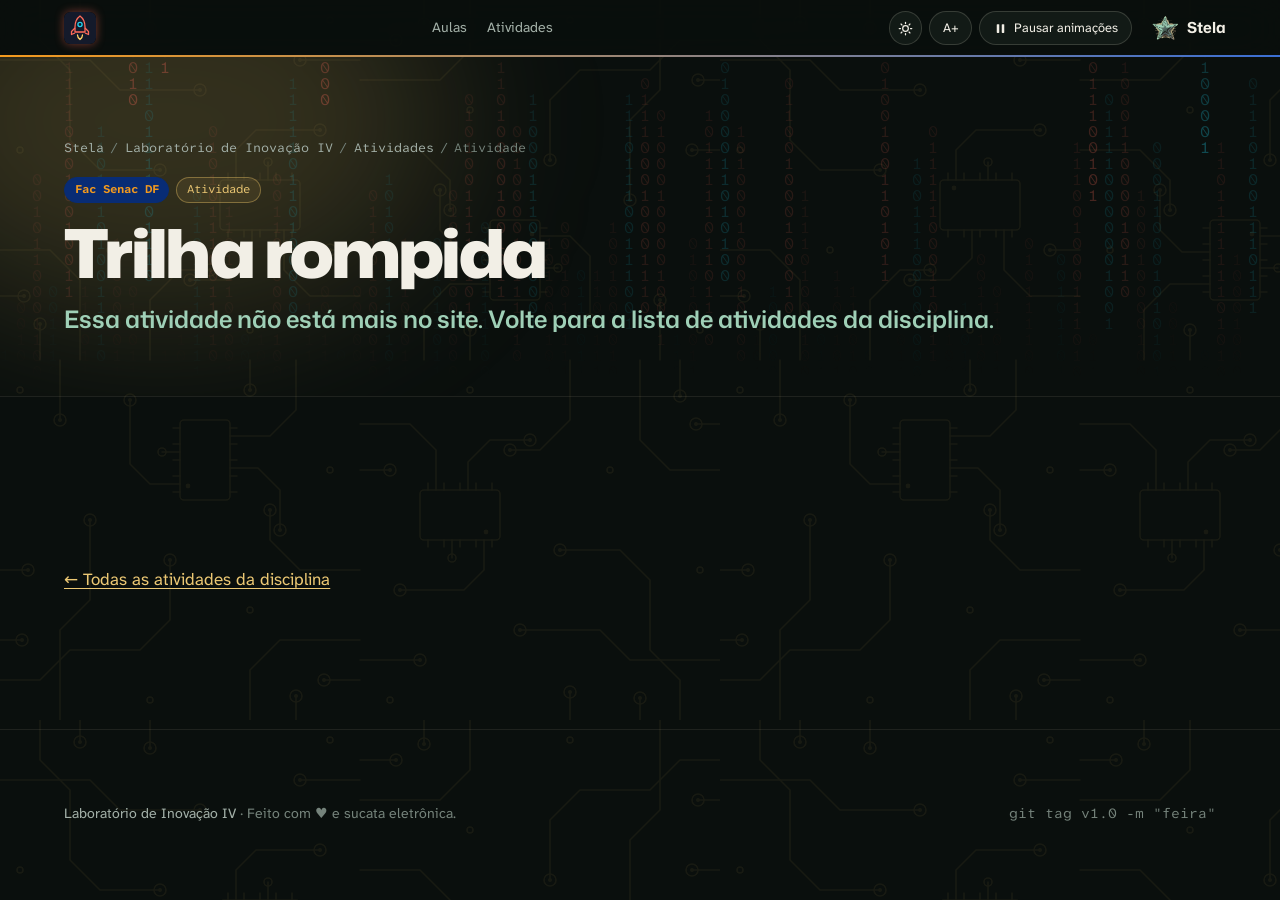
==== atividade.html @ 602484a7 "Atividades liberadas pelo Placa-Mãe: cards na página inicial e página de cada uma" ====
<!doctype html>
<html lang="pt-BR">
<head>
  <meta charset="utf-8">
  <meta name="viewport" content="width=device-width, initial-scale=1, viewport-fit=cover">

  <!-- EDITE AQUI: número e tema da aula -->
  <title>Laboratório de Inovação IV · Stela</title>
  <meta name="description" content="Atividade de Laboratório de Inovação IV: o que fazer, o link e os arquivos.">

  <link rel="icon" href="assets/img/favicon.ico" sizes="any">
  <link rel="icon" type="image/png" href="assets/img/favicon-32.png">
  <link rel="apple-touch-icon" href="assets/img/apple-touch-icon.png">
  <script src="assets/js/placa.js"></script>
  <link rel="preconnect" href="https://fonts.googleapis.com">
  <link rel="preconnect" href="https://fonts.gstatic.com" crossorigin>
  <link rel="stylesheet" href="https://fonts.googleapis.com/css2?family=Mona+Sans:wdth,wght@100..125,400..900&family=Atkinson+Hyperlegible+Next:ital,wght@0,400;0,700;1,400&family=Atkinson+Hyperlegible+Mono:wght@400;500&display=swap">
  <link rel="stylesheet" href="assets/css/estilo.css">
  <link rel="stylesheet" href="assets/css/disciplina.css?v=4">
  <link rel="stylesheet" href="assets/css/aula.css?v=2">
  <link rel="stylesheet" href="assets/css/neon.css?v=2">
  <link rel="stylesheet" href="assets/css/atividade.css?v=1">
</head>
<body>

  <!-- ===================== BARRA DO TOPO (igual em todos os sites) ===================== -->
  <header class="barra">
    <div class="envolve">
      <div class="marcas">
        <a class="marca-disc marca-logo" href="./" title="Página inicial da disciplina"><img src="assets/img/lab-foguete.svg" alt="Lab IV: página inicial da disciplina" width="32" height="32"></a>
      </div>
      <button type="button" class="btn-menu" id="btn-menu" aria-expanded="false" aria-controls="menu">Menu</button>
      <nav class="nav" id="menu" aria-label="Seções da disciplina">
        <a href="./#aulas">Aulas</a>
        <a href="./#atividades">Atividades</a>
      </nav>
      <div class="ajustes">
        <button type="button" id="btn-tema" aria-label="Mudar para o tema claro">
          <svg class="sol" viewBox="0 0 24 24" fill="none" stroke="currentColor" stroke-width="2" stroke-linecap="round" aria-hidden="true"><circle cx="12" cy="12" r="4.5"/><path d="M12 2v2M12 20v2M4.9 4.9l1.4 1.4M17.7 17.7l1.4 1.4M2 12h2M20 12h2M4.9 19.1l1.4-1.4M17.7 6.3l1.4-1.4"/></svg>
          <svg class="lua" viewBox="0 0 24 24" fill="none" stroke="currentColor" stroke-width="2" stroke-linejoin="round" aria-hidden="true"><path d="M20.5 14.5A8.5 8.5 0 0 1 9.5 3.5a8.5 8.5 0 1 0 11 11Z"/></svg>
        </button>
        <button type="button" id="btn-fonte" aria-label="Aumentar o tamanho do texto">A+</button>
        <button type="button" id="btn-movimento" aria-pressed="false">
          <svg class="pausar" viewBox="0 0 24 24" fill="currentColor" aria-hidden="true"><rect x="6" y="5" width="4" height="14" rx="1"/><rect x="14" y="5" width="4" height="14" rx="1"/></svg>
          <svg class="tocar" viewBox="0 0 24 24" fill="currentColor" aria-hidden="true"><path d="M8 5.5v13a1 1 0 0 0 1.5.86l10.5-6.5a1 1 0 0 0 0-1.72L9.5 4.64A1 1 0 0 0 8 5.5Z"/></svg>
          <span class="rotulo">Pausar animações</span>
        </button>
        <a class="marca" href="/" title="Portal da Stela">
          <img src="assets/img/estrela.webp" alt="" width="26" height="24">
          <span class="marca-texto">Stela</span>
        </a>
      </div>
    </div>
  </header>

  <main id="inicio">

    <!-- ===================== CABEÇALHO (o título vem de assets/data/atividades.json) ===================== -->
    <section class="aula-cab">
      <canvas class="chuva-matrix" aria-hidden="true"></canvas>
      <div class="envolve">
        <p class="trilha-migalhas">
          <a href="/">Stela</a> <span aria-hidden="true">/</span>
          <a href="./">Laboratório de Inovação IV</a> <span aria-hidden="true">/</span>
          <a href="./#atividades">Atividades</a> <span aria-hidden="true">/</span>
          <span id="migalha-atividade">Atividade</span>
        </p>
        <div class="aula-etiquetas">
          <span class="etiqueta senac">Fac Senac DF</span>
          <span class="etiqueta ouro" id="etiqueta-atividade">Atividade</span>
        </div>
        <h1 id="titulo-atividade">Atividade</h1>
        <p class="subtitulo" id="sub-atividade">Soldando os componentes...</p>
      </div>
    </section>

    <!-- ===================== A ATIVIDADE (montada pelo assets/js/atividades.js) ===================== -->
    <section class="bloco">
      <div class="envolve" data-atividade>
        <noscript><p class="cartao">Esta página precisa de JavaScript ligado no navegador.</p></noscript>
        <div class="atividade-corpo" id="corpo-atividade" hidden></div>
        <p style="margin-top:2rem"><a href="./#atividades">← Todas as atividades da disciplina</a></p>
      </div>
    </section>

  </main>

  <footer class="rodape">
    <div class="envolve">
      <div class="rodape-fim" style="margin-top:0; padding-top:0; border-top:0">
        <span><a href="./">Laboratório de Inovação IV</a> · Feito com ♥ e sucata eletrônica.</span>
        <span>git tag v1.0 -m &quot;feira&quot;</span>
      </div>
    </div>
  </footer>

  <script src="assets/js/atividades.js?v=2"></script>
  <script src="assets/js/matrix.js?v=2"></script>
</body>
</html>
---- assets/css/estilo.css ----
/* estilo.css: visual comum de todos os sites (portal, cursos e disciplinas).
   versão 7 · 2026-10-06
   github.com + Apple/macOS + a placa de circuito da Stela.
   Escuro por padrão; o botão de tema da barra troca para o claro.

   Cada site tem a sua própria cópia deste arquivo e do assets/js/placa.js.
   Ao mudar algo aqui, copie para os outros sites e aumente a versão acima
   (e a do placa.js): assim dá para saber qual site está desatualizado.

   Como usar em um novo site (no <head>, nesta ordem):
     <script src="assets/js/placa.js"></script>
     <link rel="preconnect" href="https://fonts.googleapis.com">
     <link rel="preconnect" href="https://fonts.gstatic.com" crossorigin>
     <link rel="stylesheet" href="https://fonts.googleapis.com/css2?family=Mona+Sans:wdth,wght@100..125,400..900&family=Atkinson+Hyperlegible+Next:ital,wght@0,400;0,700;1,400&family=Atkinson+Hyperlegible+Mono:wght@400;500&display=swap">
     <link rel="stylesheet" href="assets/css/estilo.css">
   A barra do topo pronta para copiar está no README. */

/* ---------- cores e medidas ---------- */
:root{
  color-scheme: dark;
  --fundo:#0a0f0d;          /* quase preto esverdeado, como o substrato da placa */
  --fundo-2:#0d1411;        /* seções alternadas */
  --superficie:#121a16;     /* cards e janelas */
  --superficie-2:#18221d;
  --borda:rgba(236,230,211,.09);
  --borda-forte:rgba(236,230,211,.17);
  --texto:#f2efe6;
  --texto-2:#a3b0a8;
  --texto-3:#75837b;
  --ouro:#d6b25e;           /* trilhas, detalhes */
  --ouro-forte:#ecc874;     /* links, botões */
  --menta:#9fd0b7;          /* ativo, em andamento, acerto */
  --brilho-1:rgba(214,178,94,.20);
  --brilho-2:rgba(159,208,183,.16);
  --janela-barra:#19221e;
  --chip:#050807;           /* encapsulamento dos CIs, blocos de código */
  --sombra:0 1px 0 rgba(255,255,255,.04) inset, 0 40px 80px -40px rgba(0,0,0,.9);
  --f-titulo:"Mona Sans", -apple-system, system-ui, sans-serif;
  --f-texto:"Atkinson Hyperlegible Next", -apple-system, system-ui, sans-serif;
  --f-mono:"Atkinson Hyperlegible Mono", ui-monospace, "SF Mono", Menlo, monospace;
  --raio:22px;              /* cards grandes, como na Apple */
  --raio-p:12px;            /* janelas e cards pequenos */
  --suave:cubic-bezier(.2,.7,.2,1);
}
[data-tema="claro"]{
  color-scheme: light;
  --fundo:#f6f5f1;
  --fundo-2:#efeee8;
  --superficie:#ffffff;
  --superficie-2:#f8f7f3;
  --borda:rgba(18,23,20,.09);
  --borda-forte:rgba(18,23,20,.17);
  --texto:#121714;
  --texto-2:#4a5650;
  --texto-3:#6d7a73;
  --ouro:#a07a22;           /* dourado mais escuro: contraste no fundo claro */
  --ouro-forte:#8a6614;
  --menta:#2e7d5b;
  --brilho-1:rgba(214,178,94,.32);
  --brilho-2:rgba(159,208,183,.38);
  --janela-barra:#efeee9;
  --sombra:0 1px 2px rgba(0,0,0,.04), 0 30px 60px -30px rgba(30,45,38,.28);
}

/* ---------- base ---------- */
html{font-size:100%; scroll-padding-top:4.5rem} /* âncoras não ficam escondidas atrás da barra do topo */
html.fonte-1{font-size:112.5%}
html.fonte-2{font-size:125%}
body{margin:0; background:var(--fundo); color:var(--texto); font-family:var(--f-texto); font-size:1.0625rem; line-height:1.65; -webkit-font-smoothing:antialiased; overflow-x:hidden}
a{color:var(--ouro-forte); text-underline-offset:3px}
a:hover{color:var(--menta)}
:focus-visible{outline:2px solid var(--menta); outline-offset:3px; border-radius:6px}
img{max-width:100%; height:auto; display:block} /* height:auto: a altura acompanha a largura, sem deformar */
h1,h2,h3,h4{font-family:var(--f-titulo); font-weight:700; line-height:1.08; text-wrap:balance; margin:0; color:var(--texto)}
p{margin:0}
.envolve{max-width:72rem; margin:0 auto; padding-inline:clamp(16px,4vw,40px)}
.texto{max-width:62ch}
.olho{font-family:var(--f-mono); font-size:.8rem; letter-spacing:.02em; color:var(--ouro)}   /* designador: U1, J1, F1… */
.citacao{font-family:var(--f-titulo); font-weight:600; font-size:1.3rem; letter-spacing:-.01em; color:var(--menta); border-left:3px solid var(--ouro); padding-left:1rem}
.pendente{color:var(--ouro); font-style:italic}

/* ---------- placa de circuito no fundo (trilhas, pads e um chip, como no coração e na estrela) ----------
   O desenho é uma máscara: a cor vem de --ouro, então muda sozinha com o tema.
   Seções .alt ficam levemente translúcidas para a placa aparecer por trás. */
body::before{content:""; position:fixed; inset:0; z-index:-1; pointer-events:none; background:var(--ouro); opacity:.07;
  -webkit-mask:url("data:image/svg+xml,%3Csvg xmlns=%22http://www.w3.org/2000/svg%22 xmlns:xlink=%22http://www.w3.org/1999/xlink%22 width=%22720%22 height=%22720%22 viewBox=%220 0 720 720%22%3E%3Cdefs%3E%3Cg id=%22t%22%3E%3Cg fill=%22none%22 stroke=%22%23000%22 stroke-width=%221.6%22 stroke-linecap=%22round%22 stroke-linejoin=%22round%22%3E%3Cpath d=%22M0 60H90l30 30h80%22/%3E%3Cpath d=%22M300 60h60%22/%3E%3Cpath d=%22M40 0v40l30 30v70l30 30h60%22/%3E%3Cpath d=%22M40 360v-36%22/%3E%3Cpath d=%22M80 0v22%22/%3E%3Cpath d=%22M0 250h50l30 30v80%22/%3E%3Cpath d=%22M330 250h30%22/%3E%3Cpath d=%22M150 360v-60l30-30h30%22/%3E%3Cpath d=%22M150 0v28%22/%3E%3Cpath d=%22M236 180v-30l20-20h64%22/%3E%3Cpath d=%22M284 230v40l26 26h50%22/%3E%3Cpath d=%22M0 296h24%22/%3E%3Cpath d=%22M252 230v28l-22 22h-40%22/%3E%3Cpath d=%22M268 180v-18%22/%3E%3Crect x=%22220%22 y=%22180%22 width=%2280%22 height=%2250%22 rx=%224%22/%3E%3Cpath d=%22M228 180v-7M244 180v-7M260 180v-7M276 180v-7M292 180v-7M228 230v7M244 230v7M260 230v7M276 230v7M292 230v7%22/%3E%3Ccircle cx=%22200%22 cy=%2290%22 r=%226%22/%3E%3Ccircle cx=%22300%22 cy=%2260%22 r=%226%22/%3E%3Ccircle cx=%22160%22 cy=%22170%22 r=%226%22/%3E%3Ccircle cx=%2240%22 cy=%22324%22 r=%226%22/%3E%3Ccircle cx=%2280%22 cy=%2222%22 r=%226%22/%3E%3Ccircle cx=%22330%22 cy=%22250%22 r=%226%22/%3E%3Ccircle cx=%22150%22 cy=%2228%22 r=%226%22/%3E%3Ccircle cx=%22210%22 cy=%22270%22 r=%226%22/%3E%3Ccircle cx=%22320%22 cy=%22130%22 r=%226%22/%3E%3Ccircle cx=%2224%22 cy=%22296%22 r=%226%22/%3E%3Ccircle cx=%22190%22 cy=%22280%22 r=%226%22/%3E%3Ccircle cx=%22268%22 cy=%22162%22 r=%224%22/%3E%3Ccircle cx=%22110%22 cy=%22250%22 r=%223%22/%3E%3Ccircle cx=%22330%22 cy=%2220%22 r=%223%22/%3E%3Ccircle cx=%2220%22 cy=%22150%22 r=%223%22/%3E%3Ccircle cx=%22250%22 cy=%22330%22 r=%223%22/%3E%3C/g%3E%3Cg fill=%22%23000%22%3E%3Ccircle cx=%22200%22 cy=%2290%22 r=%222%22/%3E%3Ccircle cx=%22300%22 cy=%2260%22 r=%222%22/%3E%3Ccircle cx=%22160%22 cy=%22170%22 r=%222%22/%3E%3Ccircle cx=%2240%22 cy=%22324%22 r=%222%22/%3E%3Ccircle cx=%2280%22 cy=%2222%22 r=%222%22/%3E%3Ccircle cx=%22330%22 cy=%22250%22 r=%222%22/%3E%3Ccircle cx=%22150%22 cy=%2228%22 r=%222%22/%3E%3Ccircle cx=%22210%22 cy=%22270%22 r=%222%22/%3E%3Ccircle cx=%22320%22 cy=%22130%22 r=%222%22/%3E%3Ccircle cx=%2224%22 cy=%22296%22 r=%222%22/%3E%3Ccircle cx=%22190%22 cy=%22280%22 r=%222%22/%3E%3Ccircle cx=%22234%22 cy=%22188%22 r=%222.4%22/%3E%3C/g%3E%3C/g%3E%3C/defs%3E%3Cuse xlink:href=%22%23t%22/%3E%3Cuse xlink:href=%22%23t%22 transform=%22translate(720 0) rotate(90)%22/%3E%3Cuse xlink:href=%22%23t%22 transform=%22translate(0 720) rotate(-90)%22/%3E%3Cuse xlink:href=%22%23t%22 transform=%22translate(720 720) rotate(180)%22/%3E%3C/svg%3E") 0 0/720px 720px repeat;
  mask:url("data:image/svg+xml,%3Csvg xmlns=%22http://www.w3.org/2000/svg%22 xmlns:xlink=%22http://www.w3.org/1999/xlink%22 width=%22720%22 height=%22720%22 viewBox=%220 0 720 720%22%3E%3Cdefs%3E%3Cg id=%22t%22%3E%3Cg fill=%22none%22 stroke=%22%23000%22 stroke-width=%221.6%22 stroke-linecap=%22round%22 stroke-linejoin=%22round%22%3E%3Cpath d=%22M0 60H90l30 30h80%22/%3E%3Cpath d=%22M300 60h60%22/%3E%3Cpath d=%22M40 0v40l30 30v70l30 30h60%22/%3E%3Cpath d=%22M40 360v-36%22/%3E%3Cpath d=%22M80 0v22%22/%3E%3Cpath d=%22M0 250h50l30 30v80%22/%3E%3Cpath d=%22M330 250h30%22/%3E%3Cpath d=%22M150 360v-60l30-30h30%22/%3E%3Cpath d=%22M150 0v28%22/%3E%3Cpath d=%22M236 180v-30l20-20h64%22/%3E%3Cpath d=%22M284 230v40l26 26h50%22/%3E%3Cpath d=%22M0 296h24%22/%3E%3Cpath d=%22M252 230v28l-22 22h-40%22/%3E%3Cpath d=%22M268 180v-18%22/%3E%3Crect x=%22220%22 y=%22180%22 width=%2280%22 height=%2250%22 rx=%224%22/%3E%3Cpath d=%22M228 180v-7M244 180v-7M260 180v-7M276 180v-7M292 180v-7M228 230v7M244 230v7M260 230v7M276 230v7M292 230v7%22/%3E%3Ccircle cx=%22200%22 cy=%2290%22 r=%226%22/%3E%3Ccircle cx=%22300%22 cy=%2260%22 r=%226%22/%3E%3Ccircle cx=%22160%22 cy=%22170%22 r=%226%22/%3E%3Ccircle cx=%2240%22 cy=%22324%22 r=%226%22/%3E%3Ccircle cx=%2280%22 cy=%2222%22 r=%226%22/%3E%3Ccircle cx=%22330%22 cy=%22250%22 r=%226%22/%3E%3Ccircle cx=%22150%22 cy=%2228%22 r=%226%22/%3E%3Ccircle cx=%22210%22 cy=%22270%22 r=%226%22/%3E%3Ccircle cx=%22320%22 cy=%22130%22 r=%226%22/%3E%3Ccircle cx=%2224%22 cy=%22296%22 r=%226%22/%3E%3Ccircle cx=%22190%22 cy=%22280%22 r=%226%22/%3E%3Ccircle cx=%22268%22 cy=%22162%22 r=%224%22/%3E%3Ccircle cx=%22110%22 cy=%22250%22 r=%223%22/%3E%3Ccircle cx=%22330%22 cy=%2220%22 r=%223%22/%3E%3Ccircle cx=%2220%22 cy=%22150%22 r=%223%22/%3E%3Ccircle cx=%22250%22 cy=%22330%22 r=%223%22/%3E%3C/g%3E%3Cg fill=%22%23000%22%3E%3Ccircle cx=%22200%22 cy=%2290%22 r=%222%22/%3E%3Ccircle cx=%22300%22 cy=%2260%22 r=%222%22/%3E%3Ccircle cx=%22160%22 cy=%22170%22 r=%222%22/%3E%3Ccircle cx=%2240%22 cy=%22324%22 r=%222%22/%3E%3Ccircle cx=%2280%22 cy=%2222%22 r=%222%22/%3E%3Ccircle cx=%22330%22 cy=%22250%22 r=%222%22/%3E%3Ccircle cx=%22150%22 cy=%2228%22 r=%222%22/%3E%3Ccircle cx=%22210%22 cy=%22270%22 r=%222%22/%3E%3Ccircle cx=%22320%22 cy=%22130%22 r=%222%22/%3E%3Ccircle cx=%2224%22 cy=%22296%22 r=%222%22/%3E%3Ccircle cx=%22190%22 cy=%22280%22 r=%222%22/%3E%3Ccircle cx=%22234%22 cy=%22188%22 r=%222.4%22/%3E%3C/g%3E%3C/g%3E%3C/defs%3E%3Cuse xlink:href=%22%23t%22/%3E%3Cuse xlink:href=%22%23t%22 transform=%22translate(720 0) rotate(90)%22/%3E%3Cuse xlink:href=%22%23t%22 transform=%22translate(0 720) rotate(-90)%22/%3E%3Cuse xlink:href=%22%23t%22 transform=%22translate(720 720) rotate(180)%22/%3E%3C/svg%3E") 0 0/720px 720px repeat}
[data-tema="claro"] body::before{opacity:.13}

/* ---------- barra do topo: translúcida como a do macOS ---------- */
.barra{position:sticky; top:0; z-index:10; background:color-mix(in srgb,var(--fundo) 72%,transparent); backdrop-filter:saturate(180%) blur(20px); -webkit-backdrop-filter:saturate(180%) blur(20px); border-bottom:1px solid var(--borda)}
.barra .envolve{display:flex; align-items:center; gap:1rem; justify-content:space-between; min-height:3.5rem; flex-wrap:wrap}
.marca{display:flex; align-items:center; gap:.55rem; text-decoration:none; color:var(--texto); font-family:var(--f-titulo); font-weight:700; font-size:1.05rem}
.marca:hover{color:var(--texto)}
.marca img{width:26px; height:auto}
/* nas disciplinas: "Stela / Nome da disciplina", cada parte com o seu link (portal e página inicial da disciplina) */
.marcas{display:flex; align-items:center; gap:.55rem; min-width:0}
.marca-disc{display:flex; align-items:center; gap:.55rem; font-family:var(--f-titulo); font-weight:600; font-size:1rem; color:var(--texto-2); text-decoration:none; white-space:nowrap}
.marca-disc::before{content:"/"; font-weight:400; color:var(--texto-3)}
.marca-disc:hover{color:var(--ouro-forte)}
/* nos sites de disciplina, a esquerda é da disciplina: o primeiro link vem sem a barra "/" e com mais destaque */
.marcas .marca-disc{font-size:1.12rem; color:var(--neon,var(--menta)); text-shadow:0 0 6px var(--neon-brilho,transparent)}
.marcas>.marca-disc:first-child{font-size:1.32rem; font-weight:800; letter-spacing:.02em; text-shadow:0 0 6px var(--neon-brilho,transparent),0 0 18px var(--neon-brilho,transparent)}
.marcas .marca-disc:hover{color:var(--neon,var(--menta)); text-shadow:0 0 8px var(--neon-brilho,transparent),0 0 26px var(--neon-brilho,transparent)}
.marcas>.marca-disc:first-child::before{content:none}
/* e o link "Stela" (portal) fica sempre à direita, depois dos botões */
.ajustes .marca{margin-left:.85rem; font-size:.95rem}
@media (min-width:521px){.ajustes .marca{margin-right:-.6rem}}   /* um pouco mais para o canto direito */
@media (max-width:420px){.marca .marca-texto{position:absolute; width:1px; height:1px; overflow:hidden; clip:rect(0 0 0 0); white-space:nowrap}}
/* telas bem estreitas: botões mais justos para a barra caber numa linha */
@media (max-width:360px){.barra .envolve{gap:.6rem}.ajustes{gap:.25rem}.ajustes button,.btn-menu{padding:.3rem .6rem}#btn-tema,#btn-movimento{width:1.95rem}}
.nav{display:flex; gap:1.3rem; flex-wrap:wrap; font-size:.88rem}
.nav a{color:var(--texto-2); text-decoration:none; transition:color .2s}
.nav a:hover{color:var(--texto)}
.ajustes{display:flex; gap:.4rem; align-items:center}
.ajustes button,.btn-menu{font:inherit; font-size:.8rem; color:var(--texto); background:var(--superficie); border:1px solid var(--borda-forte); border-radius:999px; padding:.32rem .8rem; min-height:2.1rem; cursor:pointer; transition:border-color .2s, background .2s}
.ajustes button:hover,.btn-menu:hover{border-color:var(--ouro)}
.ajustes button[aria-pressed="true"],.btn-menu[aria-expanded="true"]{border-color:var(--menta); color:var(--menta)}
.ajustes svg{width:15px; height:15px; flex:none}
#btn-tema{display:grid; place-items:center; width:2.1rem; padding:0}
#btn-tema .lua{display:none}
[data-tema="claro"] #btn-tema .sol{display:none}
[data-tema="claro"] #btn-tema .lua{display:block}
#btn-movimento{display:inline-flex; align-items:center; gap:.4rem}
#btn-movimento .tocar{display:none}
.pausado #btn-movimento .pausar{display:none}
.pausado #btn-movimento .tocar{display:block}
.btn-menu{display:none; margin-left:auto}
@media (max-width:960px){
  .nav{display:none}
  .btn-menu{display:inline-block}
  .nav.aberto{display:flex; flex-direction:column; gap:0; order:3; flex-basis:100%; border-top:1px solid var(--borda)}
  .nav.aberto a{padding:.8rem .1rem; font-size:1rem; color:var(--texto)}
  .nav.aberto a + a{border-top:1px solid var(--borda)}
}
/* celular: o botão de pausa vira só ícone (o texto continua para leitores de tela) */
@media (max-width:520px){
  #btn-movimento{width:2.1rem; padding:0; justify-content:center}
  #btn-movimento .rotulo{position:absolute; width:1px; height:1px; overflow:hidden; clip:rect(0 0 0 0); white-space:nowrap}
}

/* ---------- aparecer ao rolar (só com JS; pausado, tudo aparece na hora) ---------- */
.js [data-revela]{opacity:0; transform:translateY(28px); transition:opacity .8s var(--suave), transform .8s var(--suave); transition-delay:calc(var(--i,0) * 70ms)}
.js [data-revela].visivel{opacity:1; transform:none}

/* ---------- seções ---------- */
.bloco{padding-block:clamp(5rem,12vw,8.5rem); border-top:1px solid var(--borda)}
.bloco.alt{background:color-mix(in srgb,var(--fundo-2) 82%,transparent)}
.cab{display:flex; flex-direction:column; gap:.8rem; margin-bottom:clamp(2.5rem,5vw,3.5rem); max-width:44rem}
.cab h2{font-size:clamp(2.2rem,5.4vw,3.8rem); font-weight:800; font-stretch:110%; letter-spacing:-.035em}
.cab p{color:var(--texto-2); font-size:1.15rem; max-width:52ch}

/* ---------- luz que segue o mouse (estilo github.com): adicione .luz a um card ---------- */
.luz{position:relative; overflow:hidden; isolation:isolate}
.luz::before{content:""; position:absolute; inset:0; z-index:-1; pointer-events:none; opacity:0; transition:opacity .35s;
  background:radial-gradient(420px circle at var(--mx,50%) var(--my,0%), color-mix(in srgb,var(--ouro) 16%,transparent), transparent 65%)}
.luz:hover::before{opacity:1}

/* ---------- cartão simples ---------- */
.cartao{background:var(--superficie); border:1px solid var(--borda); border-radius:var(--raio); padding:1.5rem; display:flex; flex-direction:column; gap:.45rem; min-width:0; transition:border-color .3s}
.cartao:hover{border-color:var(--borda-forte)}
.cartao h3{font-size:1.2rem; font-weight:700; letter-spacing:-.015em}
.cartao p{color:var(--texto-2); font-size:.97rem}

/* ---------- janela do macOS ---------- */
.janela{background:var(--superficie); border:1px solid var(--borda-forte); border-radius:var(--raio-p); box-shadow:var(--sombra); overflow:hidden; min-width:0}
.janela-barra{display:flex; align-items:center; gap:.8rem; padding:.7rem .9rem; background:var(--janela-barra); border-bottom:1px solid var(--borda)}
.semaforo{display:flex; gap:7px}
.semaforo i{width:12px; height:12px; border-radius:50%; background:#ff5f57}
.semaforo i:nth-child(2){background:#febc2e}
.semaforo i:nth-child(3){background:#28c840}
.janela-titulo{flex:1; text-align:center; font-family:var(--f-mono); font-size:.78rem; color:var(--texto-3); margin-right:46px; min-width:0; overflow:hidden; text-overflow:ellipsis; white-space:nowrap}
.janela-corpo{padding:clamp(1.3rem,3vw,2rem)}
.prompt{font-family:var(--f-mono); font-size:.88rem; color:var(--texto-3); margin-bottom:1.1rem}
.prompt b{color:var(--menta); font-weight:500}
.prompt span{color:var(--ouro)}

/* ---------- etiquetas e botões ---------- */
.etiqueta{display:inline-flex; align-items:center; gap:.4rem; font-family:var(--f-mono); font-size:.74rem; padding:.12rem .6rem; border-radius:999px; border:1px solid var(--borda-forte); color:var(--texto-2); white-space:nowrap}
.etiqueta.verde{color:var(--menta); border-color:color-mix(in srgb,var(--menta) 45%,transparent); background:color-mix(in srgb,var(--menta) 10%,transparent)}
.etiqueta.ouro{color:var(--ouro-forte); border-color:color-mix(in srgb,var(--ouro) 45%,transparent); background:color-mix(in srgb,var(--ouro) 10%,transparent)}
.botao{display:inline-flex; align-items:center; gap:.5rem; font-weight:700; text-decoration:none; color:var(--fundo); background:var(--ouro-forte); border:1px solid var(--ouro-forte); border-radius:999px; padding:.65rem 1.3rem; transition:transform .2s var(--suave), opacity .2s}
.botao:hover{color:var(--fundo); opacity:.9; transform:translateY(-1px)}
.botao.contorno{color:var(--texto); background:transparent; border-color:var(--borda-forte)}
.botao.contorno:hover{color:var(--texto); border-color:var(--ouro)}

/* ---------- logos das tecnologias: azulejo claro, como os ícones do macOS ----------
   Fundo claro nos dois temas: assim logos escuros (GitHub, AWS) continuam visíveis.
   Tamanho pela variável --t (padrão 2.2rem). Logos em assets/img/tec/ (Devicon e Simple Icons). */
.tec{display:inline-grid; place-items:center; flex:none; width:var(--t,2.2rem); height:var(--t,2.2rem); border-radius:24%; background:#fbfaf6;
  box-shadow:0 1px 0 rgba(255,255,255,.7) inset, 0 0 0 1px rgba(0,0,0,.07), 0 8px 18px -10px rgba(0,0,0,.6)}
.tec img{width:62%; height:62%; object-fit:contain}
.tecs{display:flex; flex-wrap:wrap; gap:.45rem; margin-top:auto; padding-top:.6rem}
.tecs .tec{--t:1.9rem}

/* faixa de tecnologias deslizando, como o Dock do Mac (a lista vem duas vezes para o giro não ter emenda) */
.doca{overflow:hidden; padding-block:1.6rem; border-top:1px solid var(--borda);
  -webkit-mask-image:linear-gradient(90deg,transparent,#000 12%,#000 88%,transparent); mask-image:linear-gradient(90deg,transparent,#000 12%,#000 88%,transparent)}
.doca-trilho{display:flex; gap:1.1rem; width:max-content; animation:desliza 45s linear infinite}
.doca .tec{--t:3.2rem; transition:transform .25s var(--suave)}
.doca .tec:hover{transform:translateY(-6px) scale(1.12)}
.doca:hover .doca-trilho{animation-play-state:paused}
@keyframes desliza{to{transform:translateX(calc(-50% - .55rem))}}

/* ---------- histórico de commits (formação no portal; cronograma e prazos nas disciplinas) ---------- */
.repo-topo{display:flex; align-items:center; justify-content:space-between; gap:1rem; flex-wrap:wrap; margin-bottom:1.4rem; font-size:.9rem; color:var(--texto-2)}
.ramo{display:inline-flex; align-items:center; gap:.45rem; font-family:var(--f-mono); color:var(--texto); background:var(--superficie); border:1px solid var(--borda-forte); border-radius:8px; padding:.3rem .7rem}
.ramo svg{width:15px; height:15px; fill:var(--texto-2)}
.log{list-style:none; margin:0; padding:0 0 0 2rem; position:relative; display:flex; flex-direction:column; gap:1rem}
.log::before{content:""; position:absolute; left:.6rem; top:.5rem; bottom:.5rem; width:2px; background:linear-gradient(var(--borda-forte),var(--borda-forte) 85%,transparent)}
.commit{position:relative; background:var(--superficie); border:1px solid var(--borda); border-radius:var(--raio-p); padding:1.1rem 1.25rem; transition:border-color .25s}
.commit:hover{border-color:var(--borda-forte)}
.commit::before{content:""; position:absolute; left:calc(-2rem + .6rem - 6px); top:1.35rem; width:10px; height:10px; border-radius:50%; background:var(--fundo); border:2px solid var(--ouro)}
.commit.andamento::before{border-color:var(--menta); background:var(--menta); animation:pulsa 2.4s ease-out infinite}
.commit-linha{display:flex; align-items:flex-start; justify-content:space-between; gap:1rem}
.commit h3{font-size:1.12rem; font-weight:650; letter-spacing:-.01em}
.hash{flex:none; font-family:var(--f-mono); font-size:.78rem; color:var(--texto-2); background:var(--superficie-2); border:1px solid var(--borda); border-radius:6px; padding:.1rem .5rem}
.commit .meta{display:flex; align-items:center; gap:.45rem; margin-top:.5rem; font-size:.86rem; color:var(--texto-3)}
.commit .meta img{width:18px; height:18px; object-fit:contain; border-radius:50%; background:var(--superficie-2); padding:2px; box-sizing:content-box}
.commit .meta b{color:var(--texto-2); font-weight:700}
.commit p{color:var(--texto-2); margin-top:.45rem}
.commit p.pendente{color:var(--ouro)}
.commit ul{margin:.6rem 0 0; padding:0; list-style:none; display:flex; flex-direction:column; gap:.35rem}
.commit ul li{font-size:.95rem; color:var(--texto); padding-left:1.4rem; position:relative}
.commit ul li::before{content:"+"; position:absolute; left:0; font-family:var(--f-mono); color:var(--menta)}
@keyframes pulsa{0%{box-shadow:0 0 0 0 color-mix(in srgb,var(--menta) 60%,transparent)}70%,100%{box-shadow:0 0 0 8px transparent}}

/* ---------- cards de repositório (disciplinas no portal; aulas e atividades nas disciplinas) ---------- */
.grupo + .grupo{margin-top:3rem}
.grupo > h3{display:flex; align-items:center; gap:.75rem; flex-wrap:wrap; font-size:1.35rem; letter-spacing:-.015em; margin-bottom:1.1rem}
.repos{display:grid; grid-template-columns:repeat(auto-fill,minmax(17rem,1fr)); gap:1rem}
.repo{display:flex; flex-direction:column; gap:.55rem; text-decoration:none; color:var(--texto); background:var(--superficie); border:1px solid var(--borda); border-radius:var(--raio-p); padding:1.15rem 1.2rem; min-width:0; transition:border-color .25s, transform .25s var(--suave)}
.repo:hover{color:var(--texto); border-color:color-mix(in srgb,var(--ouro) 55%,transparent); transform:translateY(-2px)}
.repo-nome{display:flex; align-items:center; gap:.5rem; font-family:var(--f-mono); font-size:.84rem; color:var(--ouro-forte); min-width:0; white-space:nowrap}
.repo-nome svg{flex:none; width:16px; height:16px; fill:var(--texto-3)}
.repo h4{font-size:1.08rem; font-weight:650; letter-spacing:-.01em}
.repo p{color:var(--texto-2); font-size:.93rem}
.repo-pe{display:flex; align-items:center; justify-content:space-between; gap:.6rem; flex-wrap:wrap; margin-top:auto; padding-top:.5rem}
.ling{display:flex; align-items:center; gap:.45rem; font-size:.84rem; color:var(--texto-2)}
.ling i{width:11px; height:11px; border-radius:50%; background:var(--cor,#8b949e)}

/* ---------- rodapé ---------- */
footer{border-top:1px solid var(--borda); padding-block:2.5rem; color:var(--texto-2); font-size:.92rem}
footer .envolve{display:flex; align-items:center; gap:.9rem; flex-wrap:wrap}
footer img{width:30px}

/* ---------- pausar animações: botão do topo (o placa.js também respeita o "reduzir movimento" do sistema) ---------- */
.pausado *,.pausado *::before,.pausado *::after{animation:none!important; transition:none!important}
.pausado [data-revela]{opacity:1!important; transform:none!important}
/* sem JavaScript, o CSS sozinho respeita a configuração do sistema */
@media (prefers-reduced-motion:reduce){html:not(.js) *,html:not(.js) *::before,html:not(.js) *::after{animation:none!important; transition:none!important}}
---- assets/css/disciplina.css ----
/*
  disciplina.css: modelo de página inicial das disciplinas.
  versão 4 · 2026-10-07 (assinatura da Faculdade: linha laranja e azul na barra e cartão do logo)

  Usa as cores, fontes e peças do estilo.css (carregue o estilo.css antes).
  Este arquivo é igual em todas as disciplinas: o que muda de uma para
  outra é só o texto do index.html.
*/


/* ========== abertura ========== */

.abertura {
  position: relative;
  overflow: hidden;
  isolation: isolate;
  padding-block: clamp(3.5rem, 9vw, 6.5rem);
}

/* brilhos difusos atrás do título, como no portal */
.abertura::before,
.abertura::after {
  content: "";
  position: absolute;
  z-index: -1;
  border-radius: 50%;
  filter: blur(80px);
  pointer-events: none;
}

.abertura::before {
  width: 38rem;
  height: 26rem;
  left: -8rem;
  top: -6rem;
  background: var(--brilho-1);
}

.abertura::after {
  width: 34rem;
  height: 24rem;
  right: -10rem;
  bottom: -8rem;
  background: var(--brilho-2);
}

.abertura-grade {
  display: grid;
  grid-template-columns: minmax(0, 1.15fr) minmax(0, .85fr);
  gap: clamp(2rem, 5vw, 4rem);
  align-items: center;
}

.trilha-migalhas {
  display: flex;
  flex-wrap: wrap;
  gap: .4rem;
  align-items: center;
  font-family: var(--f-mono);
  font-size: .8rem;
  color: var(--texto-3);
}

.trilha-migalhas a {
  color: var(--texto-2);
  text-decoration: none;
}

.trilha-migalhas a:hover {
  color: var(--ouro-forte);
}

.abertura h1 {
  margin-top: 1rem;
  font-size: clamp(2.4rem, 6.4vw, 4.8rem);
  font-weight: 850;
  font-stretch: 112%;
  letter-spacing: -.04em;
  line-height: 1;
}

.abertura .subtitulo {
  margin-top: .8rem;
  font-family: var(--f-titulo);
  font-weight: 600;
  font-size: clamp(1.2rem, 2.6vw, 1.6rem);
  color: var(--menta);
}

.abertura .chamada {
  margin-top: 1.2rem;
  max-width: 46ch;
  font-size: 1.12rem;
  color: var(--texto-2);
}

.abertura .acoes {
  display: flex;
  flex-wrap: wrap;
  gap: .7rem;
  margin-top: 2rem;
}

/* janela de código da abertura */
.codigo {
  margin: 0;
  padding: clamp(1.2rem, 3vw, 1.6rem);
  font-family: var(--f-mono);
  font-size: .95rem;
  line-height: 1.8;
  color: var(--texto);
  background: var(--chip);
  overflow-x: auto;
}

[data-tema="claro"] .codigo {
  color: #e9e6dc;
}

.codigo .linha {
  display: block;
}

.codigo .num {
  display: inline-block;
  width: 1.8rem;
  color: #4d5a53;
  user-select: none;
}

.codigo .tag { color: #ff7b72; }
.codigo .var { color: #9fd0b7; }
.codigo .str { color: #ecc874; }
.codigo .fn  { color: #79c0ff; }
.codigo .com { color: #6e7d75; font-style: italic; }

@media (max-width: 860px) {
  .abertura-grade {
    grid-template-columns: 1fr;
  }
}


/* ========== ficha da disciplina ========== */

/* faixa estreita: menos espaço que uma seção normal */
.bloco.faixa {
  padding-block: clamp(2rem, 5vw, 3rem);
}

.ficha {
  display: grid;
  grid-template-columns: repeat(4, minmax(0, 1fr));
  gap: 1rem;
}

/* card com link (professora): texto normal, não dourado */
.ficha a.cartao {
  text-decoration: none;
  color: var(--texto);
}

.ficha a.cartao:hover {
  border-color: color-mix(in srgb, var(--ouro) 55%, transparent);
}

.ficha .cartao strong {
  font-family: var(--f-titulo);
  font-size: 1.25rem;
  font-weight: 700;
  letter-spacing: -.015em;
  line-height: 1.2;
}

.ficha .cartao span:last-child {
  color: var(--texto-2);
  font-size: .95rem;
}

@media (max-width: 900px) {
  .ficha {
    grid-template-columns: repeat(2, minmax(0, 1fr));
  }
}

@media (max-width: 480px) {
  .ficha {
    grid-template-columns: 1fr;
  }
}


/* ========== ementa e objetivos ========== */

.ementa {
  display: grid;
  grid-template-columns: minmax(0, 1.1fr) minmax(0, .9fr);
  gap: clamp(1.5rem, 4vw, 3rem);
  align-items: start;
}

.ementa-texto {
  font-family: var(--f-titulo);
  font-size: clamp(1.25rem, 2.4vw, 1.6rem);
  font-weight: 500;
  line-height: 1.45;
  letter-spacing: -.01em;
  color: var(--texto);
}

.palavras {
  display: flex;
  flex-wrap: wrap;
  gap: .45rem;
  margin-top: 1.6rem;
}

.ementa .janela h3 {
  margin-bottom: .7rem;
  font-size: 1.15rem;
}

.objetivo-geral {
  margin-bottom: 1.2rem;
  color: var(--texto-2);
}

.lista-check {
  list-style: none;
  margin: 0;
  padding: 0;
}

.lista-check li {
  display: flex;
  gap: .8rem;
  align-items: flex-start;
  padding: .8rem 0;
}

.lista-check li + li {
  border-top: 1px solid var(--borda);
}

.lista-check svg {
  flex: none;
  width: 20px;
  height: 20px;
  margin-top: .15rem;
  color: var(--menta);
}

@media (max-width: 860px) {
  .ementa {
    grid-template-columns: 1fr;
  }
}


/* ========== conteúdo programático: uma placa por unidade ========== */

.unidades {
  display: grid;
  grid-template-columns: repeat(auto-fill, minmax(15.5rem, 1fr));
  gap: 1rem;
  counter-reset: unidade;
}

.unidade {
  display: flex;
  flex-direction: column;
  gap: .6rem;
}

.unidade-topo {
  display: flex;
  align-items: center;
  justify-content: space-between;
  gap: .6rem;
}

.unidade h3 {
  font-size: 1.12rem;
}

.unidade ul {
  margin: 0;
  padding: 0;
  list-style: none;
  display: flex;
  flex-direction: column;
  gap: .3rem;
}

.unidade li {
  position: relative;
  padding-left: 1.1rem;
  color: var(--texto-2);
  font-size: .95rem;
}

.unidade li::before {
  content: "";
  position: absolute;
  left: 0;
  top: .62em;
  width: 6px;
  height: 6px;
  border-radius: 50%;
  border: 1.5px solid var(--ouro);
}

/* unidade com material interativo: card com link */
a.unidade {
  text-decoration: none;
  color: var(--texto);
}

a.unidade:hover {
  color: var(--texto);
  border-color: color-mix(in srgb, var(--ouro) 55%, transparent);
}


/* ========== como as aulas funcionam ========== */

.metodo {
  display: grid;
  grid-template-columns: minmax(0, 1fr) minmax(0, 1fr);
  gap: clamp(1.5rem, 4vw, 3rem);
  align-items: start;
}

.metodo .texto {
  display: flex;
  flex-direction: column;
  gap: 1rem;
  color: var(--texto-2);
  font-size: 1.08rem;
}

.ferramentas {
  display: flex;
  flex-wrap: wrap;
  gap: .5rem;
}

@media (max-width: 860px) {
  .metodo {
    grid-template-columns: 1fr;
  }
}


/* ========== próximas entregas ========== */

.entregas {
  max-width: 48rem;
}

.entregas-vazio {
  display: flex;
  flex-direction: row;
  gap: 1rem;
  align-items: center;
}

.entregas-vazio svg {
  flex: none;
  width: 28px;
  height: 28px;
  color: var(--ouro);
}


/* ========== rodapé completo ========== */

.rodape {
  padding-block: clamp(3rem, 7vw, 4.5rem) 2rem;
}

/* o estilo.css deixa o rodapé simples em uma linha; aqui ele tem colunas */
.rodape .envolve {
  display: block;
}

.rodape-grade {
  display: grid;
  grid-template-columns: minmax(0, 1.2fr) repeat(3, minmax(0, 1fr));
  gap: 2rem;
}

.rodape h2 {
  margin-bottom: .9rem;
  font-family: var(--f-mono);
  font-size: .8rem;
  font-weight: 500;
  letter-spacing: .02em;
  color: var(--ouro);
}

.rodape ul {
  margin: 0;
  padding: 0;
  list-style: none;
  display: flex;
  flex-direction: column;
  gap: .5rem;
}

.rodape a {
  color: var(--texto-2);
  text-decoration: none;
}

.rodape a:hover {
  color: var(--texto);
}

.rodape-marca {
  display: flex;
  flex-direction: column;
  gap: .8rem;
  max-width: 30ch;
}

.rodape-marca img {
  width: 40px;
}

.rodape-fim {
  display: flex;
  flex-wrap: wrap;
  justify-content: space-between;
  gap: 1rem;
  margin-top: 2.5rem;
  padding-top: 1.5rem;
  border-top: 1px solid var(--borda);
  font-size: .88rem;
  color: var(--texto-3);
}

.rodape-fim span:last-child {
  font-family: var(--f-mono);
}

@media (max-width: 860px) {
  .rodape-grade {
    grid-template-columns: repeat(2, minmax(0, 1fr));
  }
}

@media (max-width: 480px) {
  .rodape-grade {
    grid-template-columns: 1fr;
  }
}


/* ========== abertura: nome oficial acima do título de boas-vindas ========== */

.nome-oficial {
  display: inline-flex;
  margin-top: 1.2rem;
}


/* ========== raio-x da linguagem ========== */

/* fluxo: como a página chega até o aluno (passos ligados por uma trilha) */
.fluxo {
  position: relative;
  display: grid;
  grid-template-columns: repeat(4, minmax(0, 1fr));
  gap: 1rem;
  margin: 0 0 clamp(2.5rem, 5vw, 3.5rem);
  padding: 0;
  list-style: none;
  counter-reset: passo;
}

/* trilha dourada atrás dos passos */
.fluxo::before {
  content: "";
  position: absolute;
  z-index: 0;
  left: 12%;
  right: 12%;
  top: 2.4rem;
  height: 2px;
  background: linear-gradient(90deg, var(--ouro), var(--menta));
  opacity: .5;
}

.fluxo li {
  position: relative;
  z-index: 1;
  display: flex;
  flex-direction: column;
  align-items: center;
  gap: .5rem;
  text-align: center;
  counter-increment: passo;
}

/* pad numerado de cada passo */
.fluxo li::before {
  content: counter(passo);
  display: grid;
  place-items: center;
  width: 3rem;
  height: 3rem;
  margin-top: .9rem;
  border-radius: 50%;
  font-family: var(--f-mono);
  font-weight: 500;
  color: var(--ouro-forte);
  background: var(--fundo);
  border: 2px solid var(--ouro);
}

.fluxo strong {
  margin-top: .3rem;
  font-family: var(--f-titulo);
  font-size: 1.1rem;
}

.fluxo span {
  max-width: 24ch;
  color: var(--texto-2);
  font-size: .95rem;
}

.fluxo code {
  font-family: var(--f-mono);
  font-size: .88em;
  color: var(--ouro-forte);
}

@media (max-width: 760px) {
  .fluxo {
    grid-template-columns: 1fr;
    gap: 1.2rem;
  }

  /* no celular a trilha fica na vertical, à esquerda */
  .fluxo::before {
    left: 1.5rem;
    right: auto;
    top: 2rem;
    bottom: 2rem;
    width: 2px;
    height: auto;
    background: linear-gradient(180deg, var(--ouro), var(--menta));
  }

  .fluxo li {
    display: grid;
    grid-template-columns: 3rem 1fr;
    column-gap: 1rem;
    align-items: start;
    text-align: left;
  }

  .fluxo li::before {
    grid-row: span 2;
    margin-top: 0;
  }

  .fluxo strong {
    margin-top: .6rem;
  }

  .fluxo span {
    max-width: none;
  }
}

/* curiosidades: grade bento */
.curiosidades {
  display: grid;
  grid-template-columns: repeat(3, minmax(0, 1fr));
  gap: 1rem;
}

.curiosidades .destaque {
  grid-row: span 2;
  justify-content: flex-end;
  background:
    radial-gradient(circle at 30% 20%, var(--brilho-1), transparent 60%),
    var(--superficie);
}

/* card que ocupa a linha toda (fecha a grade sem buraco) */
.curiosidades .inteiro {
  grid-column: 1 / -1;
}

/* número grande, estilo página de produto da Apple */
.numero {
  font-family: var(--f-titulo);
  font-size: clamp(3.4rem, 8vw, 5.4rem);
  font-weight: 850;
  font-stretch: 115%;
  letter-spacing: -.04em;
  line-height: 1;
  color: var(--ouro-forte);
}

.fonte {
  margin-top: .4rem;
  font-size: .82rem;
  color: var(--texto-3);
}

.fonte a {
  color: inherit;
}

@media (max-width: 900px) {
  .curiosidades {
    grid-template-columns: repeat(2, minmax(0, 1fr));
  }
}

@media (max-width: 560px) {
  .curiosidades {
    grid-template-columns: 1fr;
  }

  .curiosidades .destaque {
    grid-row: auto;
  }
}


/* ========== avaliação (opcional): um card por bimestre ========== */

.avaliacao {
  display: grid;
  grid-template-columns: repeat(2, minmax(0, 1fr));
  gap: 1rem;
}

.avaliacao h3 {
  font-size: 1.25rem;
}

/* barra de pontos: cada parte ocupa a largura do seu valor (--pts, de 0 a 10) */
.pontos {
  display: flex;
  gap: 4px;
  height: .7rem;
  margin: .6rem 0 .4rem;
}

.pontos span {
  flex: var(--pts) 0 0;
  border-radius: 999px;
  background: var(--ouro);
}

.pontos span:nth-child(2) {
  background: var(--menta);
}

.pontos span:nth-child(3) {
  background: var(--texto-3);
}

.partes {
  margin: 0;
  padding: 0;
  list-style: none;
}

.partes li {
  display: flex;
  justify-content: space-between;
  gap: 1rem;
  padding: .6rem 0;
  color: var(--texto-2);
}

.partes li + li {
  border-top: 1px solid var(--borda);
}

.partes strong {
  flex: none;
  font-family: var(--f-mono);
  font-weight: 500;
  color: var(--texto);
}

/* bolinha com a cor da parte, igual à da barra */
.partes li span::before {
  content: "";
  display: inline-block;
  width: 9px;
  height: 9px;
  margin-right: .55rem;
  border-radius: 50%;
  background: var(--ouro);
}

.partes li:nth-child(2) span::before {
  background: var(--menta);
}

.partes li:nth-child(3) span::before {
  background: var(--texto-3);
}

.aprovacao {
  margin-top: 1rem;
  color: var(--texto-2);
}

@media (max-width: 760px) {
  .avaliacao {
    grid-template-columns: 1fr;
  }
}


/* ========== bibliografia (opcional) ========== */

.biblio {
  display: grid;
  grid-template-columns: minmax(0, 1.2fr) minmax(0, .8fr);
  gap: 1rem;
}

.biblio ol {
  margin: 0;
  padding: 0;
  list-style: none;
  display: flex;
  flex-direction: column;
  gap: .9rem;
}

.biblio li {
  padding-left: 1rem;
  border-left: 2px solid var(--ouro);
  color: var(--texto-2);
}

.biblio li strong {
  display: block;
  font-family: var(--f-titulo);
  font-size: 1.05rem;
  color: var(--texto);
}

@media (max-width: 760px) {
  .biblio {
    grid-template-columns: 1fr;
  }
}


/* ========== logos das tecnologias ========== */

/* abertura: logo grande da linguagem flutuando sobre a janela de código */
.vitrine {
  position: relative;
}

.logo-flutua {
  --t: clamp(4.4rem, 8vw, 6.2rem);
  position: absolute;
  z-index: 2;
  top: -2.4rem;
  right: -1.2rem;
  box-shadow:
    0 1px 0 rgba(255, 255, 255, .7) inset,
    0 0 0 1px rgba(0, 0, 0, .07),
    0 24px 50px -18px rgba(0, 0, 0, .7),
    0 0 70px -10px var(--brilho-1);
  animation: flutua 6s ease-in-out infinite;
}

@keyframes flutua {
  50% {
    transform: translateY(-10px) rotate(-4deg);
  }
}

@media (max-width: 860px) {
  .logo-flutua {
    top: -1.8rem;
    right: .6rem;
  }
}

/* logo pequeno dentro de uma etiqueta (ferramentas) */
.etiqueta .tec {
  --t: 1.15rem;
  border-radius: 5px;
  box-shadow: none;
}

/* logo no card de destaque do raio-x */
.destaque > .tec {
  --t: 3rem;
  margin-bottom: auto;
}


/* ---------- assinatura da Faculdade (Fac Senac DF): azul-marinho e laranja do logo ---------- */
:root {
  --senac-azul: #3b6fd4;   /* no escuro, um azul mais aberto para aparecer */
  --senac-laranja: #f39a1e;
}

[data-tema="claro"] {
  --senac-azul: #082c75;
}

/* linha fina laranja e azul embaixo da barra do topo */
.barra::after {
  content: "";
  position: absolute;
  inset: auto 0 -1px;
  height: 2px;
  background: linear-gradient(90deg, var(--senac-laranja), var(--senac-azul));
  pointer-events: none;
}

/* o logo da Faculdade num cartão branco, como no portal */
.logo-faculdade {
  display: block;
  justify-self: center;
  width: fit-content;
  margin: 1.4rem auto 0;
  padding: .55rem .9rem;
  border-radius: var(--raio-p);
  background: #fff;
  box-shadow: 0 0 0 1px rgba(0, 0, 0, .07), 0 18px 40px -20px rgba(0, 0, 0, .6);
  transition: transform .2s;
}

.logo-faculdade:hover {
  transform: translateY(-2px);
}

.pausado .logo-faculdade {
  transition: none;
}

.logo-faculdade img {
  display: block;
  width: clamp(11rem, 26vw, 15rem);
  height: auto;
}
---- assets/css/aula.css ----
/*
  aula.css: modelo das páginas de aula das disciplinas.
  versão 2 · 2026-10-07 (etiqueta "Fac Senac DF")

  Carregue depois do estilo.css e do disciplina.css.
  Igual em todas as disciplinas: o que muda de uma aula para outra é só o texto do HTML.
*/


/* ========== cabeçalho da aula ========== */

.aula-cab {
  position: relative;
  overflow: hidden;
  isolation: isolate;
  padding-block: clamp(3rem, 8vw, 5rem) clamp(2.5rem, 6vw, 3.5rem);
}

.aula-cab::before {
  content: "";
  position: absolute;
  z-index: -1;
  width: 36rem;
  height: 24rem;
  left: -8rem;
  top: -8rem;
  border-radius: 50%;
  filter: blur(80px);
  background: var(--brilho-1);
}

.aula-etiquetas {
  display: flex;
  flex-wrap: wrap;
  gap: .45rem;
  margin-top: 1.2rem;
}

.aula-cab h1 {
  margin-top: 1rem;
  max-width: 20ch;
  font-size: clamp(2.2rem, 6vw, 4.2rem);
  font-weight: 850;
  font-stretch: 112%;
  letter-spacing: -.04em;
  line-height: 1.02;
}

.aula-cab .subtitulo {
  margin-top: .8rem;
  font-family: var(--f-titulo);
  font-weight: 600;
  font-size: clamp(1.15rem, 2.4vw, 1.5rem);
  color: var(--menta);
}

/* datas das turmas */
.datas {
  display: flex;
  flex-wrap: wrap;
  gap: .6rem;
  margin-top: 1.6rem;
}

.data {
  display: inline-flex;
  align-items: center;
  gap: .55rem;
  padding: .45rem .9rem;
  border-radius: 999px;
  border: 1px solid var(--borda-forte);
  background: var(--superficie);
  font-size: .92rem;
  color: var(--texto-2);
}

.data strong {
  color: var(--texto);
}

.data svg {
  width: 16px;
  height: 16px;
  color: var(--ouro);
}


/* ========== resumo: objetivo, antes da aula, avaliação ========== */

.resumo {
  display: grid;
  grid-template-columns: repeat(3, minmax(0, 1fr));
  gap: 1rem;
}

.resumo .cartao p {
  color: var(--texto);
  font-size: 1.02rem;
}

@media (max-width: 860px) {
  .resumo {
    grid-template-columns: 1fr;
  }
}


/* ========== corpo da aula ========== */

.aula-corpo {
  display: flex;
  flex-direction: column;
  gap: clamp(3rem, 7vw, 4.5rem);
}

/* cada parte da aula: título com designador, como nas seções do portal */
.parte > .cab {
  margin-bottom: 1.6rem;
}

.parte .cab h2 {
  font-size: clamp(1.8rem, 4.2vw, 2.8rem);
}

/* conceito: texto curto + exemplo de código lado a lado */
.conceito {
  display: grid;
  grid-template-columns: minmax(0, .9fr) minmax(0, 1.1fr);
  gap: clamp(1.2rem, 3vw, 2rem);
  align-items: start;
  padding-block: 1.6rem;
  border-top: 1px solid var(--borda);
}

.conceito:first-of-type {
  border-top: 0;
  padding-top: 0;
}

.conceito h3 {
  margin: .3rem 0 .6rem;
  font-size: 1.3rem;
}

.conceito p + p {
  margin-top: .7rem;
}

.conceito .texto {
  color: var(--texto-2);
}

.conceito .texto code,
.checklist code,
.parte p code,
.metodos code {
  font-family: var(--f-mono);
  font-size: .9em;
  color: var(--ouro-forte);
}

/* bloco de código solto (fora de uma janela): cantos arredondados */
.conceito > pre.codigo {
  border-radius: var(--raio-p);
  border: 1px solid var(--borda-forte);
}

@media (max-width: 860px) {
  .conceito {
    grid-template-columns: 1fr;
  }
}

/* dica / cuidado dentro de um conceito */
.dica {
  margin-top: 1rem;
  padding: .8rem 1rem;
  border-radius: var(--raio-p);
  border: 1px solid color-mix(in srgb, var(--menta) 40%, transparent);
  background: color-mix(in srgb, var(--menta) 8%, transparent);
  color: var(--texto);
  font-size: .96rem;
}

.dica.cuidado {
  border-color: color-mix(in srgb, var(--ouro) 50%, transparent);
  background: color-mix(in srgb, var(--ouro) 9%, transparent);
}

.dica strong {
  font-family: var(--f-titulo);
}

/* tabela de métodos */
.metodos {
  width: 100%;
  border-collapse: collapse;
  font-size: .95rem;
}

.metodos th,
.metodos td {
  padding: .65rem .8rem;
  text-align: left;
  vertical-align: top;
  border-bottom: 1px solid var(--borda);
}

.metodos th {
  font-family: var(--f-mono);
  font-size: .78rem;
  font-weight: 500;
  color: var(--ouro);
}

.metodos td {
  color: var(--texto-2);
}

.tabela-rola {
  overflow-x: auto;
}

/* cartões visuais (ex.: map, filter, reduce) */
.cartoes-visuais {
  display: grid;
  grid-template-columns: repeat(3, minmax(0, 1fr));
  gap: 1rem;
}

.cartao-visual {
  display: flex;
  flex-direction: column;
  gap: .6rem;
}

.cartao-visual .antes-depois {
  display: flex;
  flex-wrap: wrap;
  align-items: center;
  gap: .4rem;
  font-family: var(--f-mono);
  font-size: .85rem;
}

.cartao-visual .seta {
  color: var(--ouro);
}

.cartao-visual .lista {
  padding: .2rem .5rem;
  border-radius: 6px;
  background: var(--chip);
  color: #e9e6dc;
}

@media (max-width: 860px) {
  .cartoes-visuais {
    grid-template-columns: 1fr;
  }
}


/* ========== atividade: checklist que o aluno marca (fica salvo no navegador) ========== */

.checklist {
  margin: 0;
  padding: 0;
  list-style: none;
  counter-reset: passo;
}

.checklist li {
  border-top: 1px solid var(--borda);
}

.checklist li:first-child {
  border-top: 0;
}

.checklist label {
  display: flex;
  gap: .9rem;
  align-items: flex-start;
  padding: .85rem .2rem;
  cursor: pointer;
}

.checklist input {
  flex: none;
  width: 1.25rem;
  height: 1.25rem;
  margin-top: .2rem;
  accent-color: var(--menta);
  cursor: pointer;
}

.checklist input:checked + span {
  color: var(--texto-3);
  text-decoration: line-through;
  text-decoration-color: var(--menta);
}

.progresso-atividade {
  display: flex;
  align-items: center;
  gap: .8rem;
  margin-bottom: 1rem;
  font-family: var(--f-mono);
  font-size: .85rem;
  color: var(--texto-2);
}

.progresso-atividade .barra-progresso {
  flex: 1;
  height: 6px;
  border-radius: 999px;
  background: var(--superficie-2);
  overflow: hidden;
}

.progresso-atividade .barra-progresso span {
  display: block;
  width: 0;
  height: 100%;
  border-radius: inherit;
  background: linear-gradient(90deg, var(--ouro), var(--menta));
  transition: width .4s var(--suave);
}


/* ========== conexão STEAM ========== */

.steam {
  display: grid;
  grid-template-columns: repeat(3, minmax(0, 1fr));
  gap: 1rem;
}

.steam .letra {
  display: grid;
  place-items: center;
  width: 2.6rem;
  height: 2.6rem;
  border-radius: 12px;
  font-family: var(--f-titulo);
  font-size: 1.3rem;
  font-weight: 800;
  color: var(--fundo);
  background: var(--ouro-forte);
}

.steam .cartao:nth-child(2) .letra {
  background: var(--menta);
}

@media (max-width: 860px) {
  .steam {
    grid-template-columns: 1fr;
  }
}


/* ========== entrega ========== */

.entrega {
  display: flex;
  flex-direction: row;
  gap: 1.2rem;
  align-items: flex-start;
}

.entrega svg {
  flex: none;
  width: 32px;
  height: 32px;
  color: var(--menta);
}

.entrega h3 {
  font-size: 1.2rem;
  margin-bottom: .3rem;
}


/* ========== navegação entre aulas ========== */

.nav-aulas {
  display: grid;
  grid-template-columns: repeat(2, minmax(0, 1fr));
  gap: 1rem;
}

.nav-aulas a,
.nav-aulas span {
  display: flex;
  flex-direction: column;
  gap: .3rem;
  padding: 1.1rem 1.3rem;
  border-radius: var(--raio-p);
  border: 1px solid var(--borda);
  background: var(--superficie);
  text-decoration: none;
  color: var(--texto);
}

.nav-aulas a:hover {
  border-color: color-mix(in srgb, var(--ouro) 55%, transparent);
}

.nav-aulas .proxima {
  text-align: right;
}

.nav-aulas span {
  opacity: .55;
}

.nav-aulas strong {
  font-family: var(--f-titulo);
  font-size: 1.05rem;
}

@media (max-width: 560px) {
  .nav-aulas {
    grid-template-columns: 1fr;
  }

  .nav-aulas .proxima {
    text-align: left;
  }
}


/* ========== lista de aulas (página da disciplina) ========== */

/* linhas mais compactas que o histórico de commits normal: são 18 aulas */
.lista-aulas {
  gap: .55rem;
}

.lista-aulas .commit {
  padding: .7rem 1rem;
}

.lista-aulas .commit::before {
  top: 1rem;
}

.lista-aulas .commit h3 {
  flex: 1;
  font-size: 1rem;
}

/* etiqueta "próxima aula" e código da aula juntos, à direita */
.lista-aulas .commit-linha {
  align-items: center;
  gap: .5rem;
}

.lista-aulas .commit .meta {
  flex-wrap: wrap;
  margin-top: .25rem;
  font-size: .82rem;
}

.lista-aulas a.etiqueta {
  text-decoration: none;
}

.lista-aulas .commit h3 a {
  color: var(--texto);
  text-decoration: none;
}

.lista-aulas .commit h3 a:hover {
  color: var(--ouro-forte);
}

/* aula que já passou e aula futura: mais apagadas */
.lista-aulas .commit.passada {
  opacity: .78;
}

.lista-aulas .commit.futura {
  opacity: .55;
}

.lista-aulas .commit.futura::before {
  border-color: var(--texto-3);
}

/* etiqueta "Fac Senac DF" no cabeçalho das aulas */
.etiqueta.senac {
  color: var(--senac-laranja);
  background: #082c75;
  border-color: #082c75;
  font-weight: 700;
}
---- assets/css/neon.css ----
/*
  neon.css: o toque hacker do site de Python (chuva de 0 e 1 e brilho neon, como no PyQuiz).
  versão 2 · 2026-10-07 · NESTE SITE (Lab IV) o neon é o coral do foguete, com toques do ciano da janelinha (a chuva alterna as duas).
  O link da disciplina na barra é o símbolo do Lab IV (assets/img/lab-foguete.svg), da família dos Labs.
  Não copie esta versão para os outros sites. Não copie esta versão para os outros sites.

  Carregue depois do estilo.css e do disciplina.css.
*/

:root {
  --neon: #ff6b5a;
  --neon-brilho: rgba(255, 107, 90, .45);
  --neon-2: #22d3ee;
  --neon-2-brilho: rgba(34, 211, 238, .4);
}

/* no claro, as duas cores mais fechadas, para dar leitura no fundo branco */
[data-tema="claro"] {
  --neon: #c23a2b;
  --neon-brilho: rgba(194, 58, 43, .2);
  --neon-2: #0e7490;
  --neon-2-brilho: rgba(14, 116, 144, .2);
}


/* chuva de 0 e 1 atrás da abertura, sumindo embaixo */
.chuva-matrix {
  position: absolute;
  inset: 0;
  z-index: -1;
  width: 100%;
  height: 100%;
  pointer-events: none;
  opacity: .3;
  -webkit-mask-image: linear-gradient(180deg, #000 30%, transparent 95%);
  mask-image: linear-gradient(180deg, #000 30%, transparent 95%);
}

[data-tema="claro"] .chuva-matrix {
  opacity: .16;
}


/* palavra em neon (ex.: "Python" no título) */
.neon {
  color: var(--neon);
  text-shadow:
    0 0 8px var(--neon-brilho),
    0 0 24px var(--neon-brilho);
}

[data-tema="claro"] .neon {
  text-shadow: none;
}

/* o logo flutuante ganha um halo verde */
.logo-flutua.neon-halo {
  box-shadow:
    0 1px 0 rgba(255, 255, 255, .7) inset,
    0 0 0 1px rgba(0, 0, 0, .07),
    0 24px 50px -18px rgba(0, 0, 0, .7),
    0 0 40px -4px var(--neon-brilho);
}

/* o prompt e as etiquetas verdes da página também brilham de leve, na segunda cor */
.prompt b,
.etiqueta.verde {
  text-shadow: 0 0 10px var(--neon-2-brilho);
}


/* letra grossa e fechada, como a do logo do JS, nas palavras em neon e no link da barra */
.neon,
.marcas .marca-disc {
  font-family: var(--f-titulo);
  font-weight: 900;
  font-stretch: 100%;
  letter-spacing: -.01em;
}

/* o logo do JS como botão da página inicial, na barra do topo */
.marcas .marca-disc.marca-logo {
  display: inline-flex;
  padding: 0;
  text-shadow: none;
}

.marca-logo img {
  display: block;
  width: 2rem;
  height: 2rem;
  border-radius: 6px;
  box-shadow: 0 0 10px var(--neon-brilho);
  transition: box-shadow .2s, transform .2s;
}

.marca-logo:hover img,
.marca-logo:focus-visible img {
  box-shadow: 0 0 18px var(--neon-2-brilho), 0 0 4px var(--neon-2);
  transform: scale(1.06);
}

.pausado .marca-logo img {
  transition: none;
}
---- assets/css/atividade.css ----
/* atividade.css: a página de uma atividade publicada pelo Placa-Mãe (atividade.html) · versão 1 · 2026-10-19
   (cópia comum às disciplinas) */
.atividade-corpo { display: grid; gap: 1.1rem; max-width: 760px; }
.atividade-corpo h2 { font-size: clamp(1.3rem, 3vw, 1.6rem); }
.enunciado { white-space: pre-wrap; line-height: 1.7; color: var(--texto); }
.botoes-atividade { display: flex; flex-wrap: wrap; gap: .7rem; }
.imagem-atividade { margin: 0; display: grid; gap: .5rem; }
.imagem-atividade img { display: block; max-width: 100%; height: auto; border-radius: 12px; border: 1px solid var(--borda); background: var(--superficie); }
.imagem-atividade figcaption { color: var(--texto-2); font-size: .9rem; }
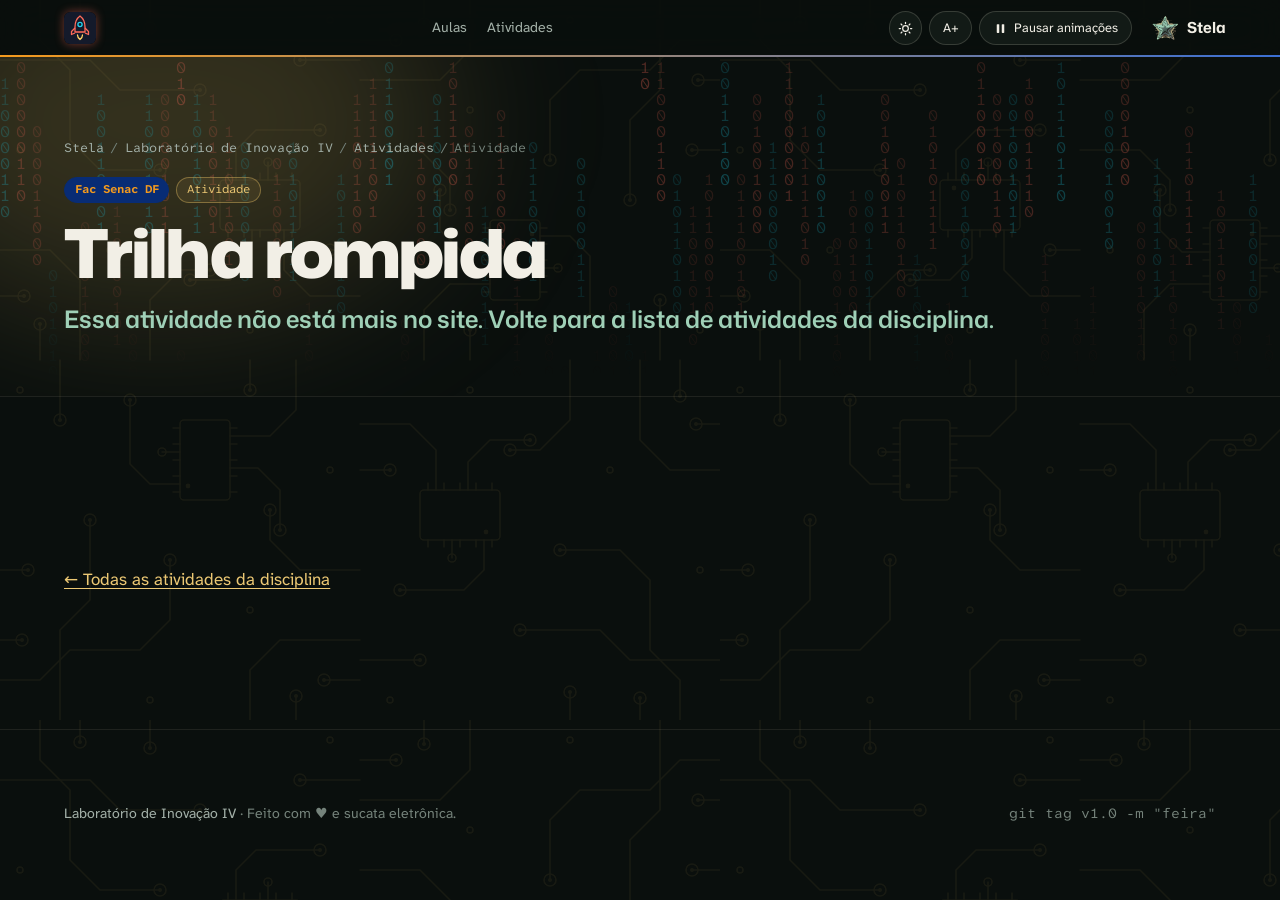
==== commit 1fe6cf90: "Página inicial no padrão: menu O ·, Ementa, Aulas, Avaliação, Atividades, com as seções agrupadas Só" ====
--- a/atividade.html
+++ b/atividade.html
@@ -94,7 +94,7 @@
     </div>
   </footer>
 
-  <script src="assets/js/atividades.js?v=2"></script>
+  <script src="assets/js/atividades.js?v=3"></script>
   <script src="assets/js/matrix.js?v=2"></script>
 </body>
 </html>
